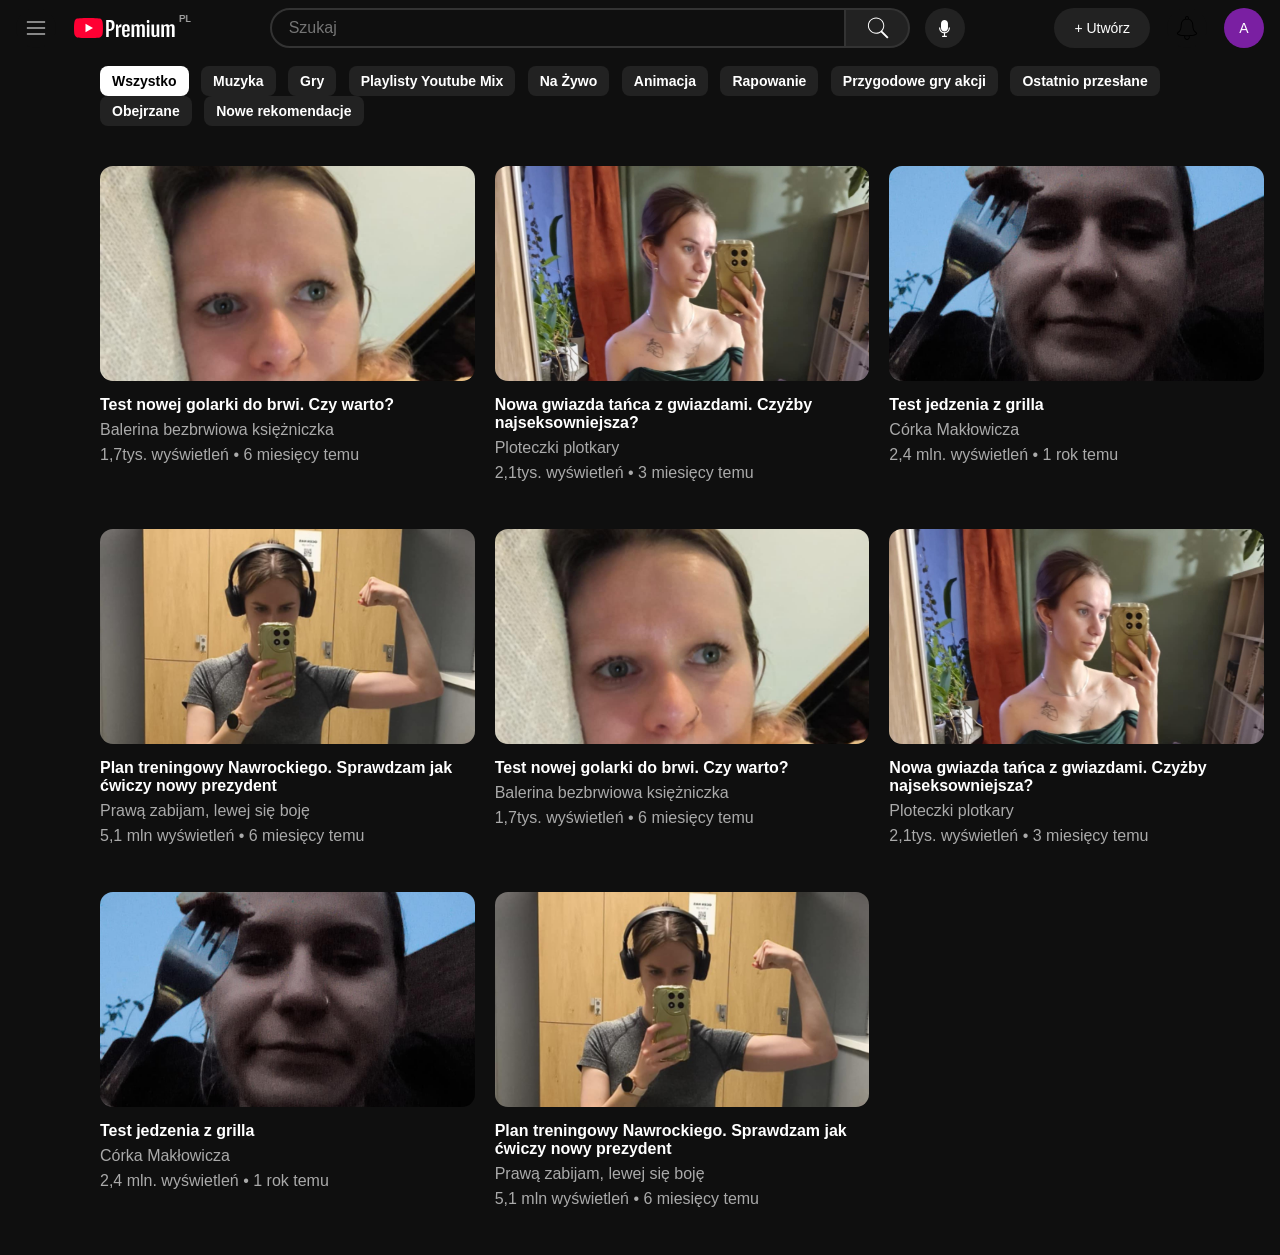
==== index.html @ 631242b2 "no message" ====
<!DOCTYPE html>
<html lang="en">
  <head>
    <meta charset="UTF-8" />
    <meta
      name="viewport"
      content="width=device-width, initial-scale=1.0"
    />
    <link rel="stylesheet" href="css/main.css" />
    <title>Document</title>
  </head>
  <body>
    <nav class="nav">
      <div class="left-container">
        <button class="left-container__hamburger-button">
          <img
            class="left-container__hamburger-icon"
            src="scss/assets/icons/menu.svg"
            alt=""
          />
        </button>
        <img
          src="scss/assets/icons/icon.png"
          alt=""
          class="left-container__icon"
        />
      </div>
      <div class="searcher">
        <div class="searcher-form">
          <input
            type="text"
            class="searcher-form__input"
            placeholder="Szukaj"
          />
          <button class="searcher-form__search-button">
            <img src="scss/assets/icons/search.svg" alt="" />
          </button>
        </div>

        <button class="searcher__voice-button">
          <img src="scss/assets/icons/microphone.svg" alt="" />
        </button>
      </div>
      <div class="end-buttons">
        <button class="end-buttons__create end-buttons__button">
          + Utwórz
        </button>
        <button class="end-buttons__notification end-buttons__button">
          <img src="scss/assets/icons/notification.svg" alt="" />
        </button>
        <button class="end-buttons__user end-buttons__button">
          A
        </button>
      </div>
    </nav>
    <main class="main-content">
      <div class="category-container">
        <button
          class="category-container__button category-container__button--active"
        >
          Wszystko
        </button>
        <button class="category-container__button">Muzyka</button>
        <button class="category-container__button">Gry</button>
        <button class="category-container__button">
          Playlisty Youtube Mix
        </button>
        <button class="category-container__button">Na Żywo</button>
        <button class="category-container__button">Animacja</button>
        <button class="category-container__button">Rapowanie</button>
        <button class="category-container__button">
          Przygodowe gry akcji
        </button>
        <button class="category-container__button">
          Ostatnio przesłane
        </button>
        <button class="category-container__button">Obejrzane</button>
        <button class="category-container__button">
          Nowe rekomendacje
        </button>
      </div>
      <div class="container">
        <div class="video">
          <img
            src="scss/assets/images/brwi.jpg"
            alt=""
            class="video__image"
          />

          <p class="video__name">
            Test nowej golarki do brwi. Czy warto?
          </p>
          <p class="video__author">Balerina bezbrwiowa księżniczka</p>
          <p class="video__information">
            1,7tys. wyświetleń • 6 miesięcy temu
          </p>
        </div>
        <div class="video">
          <img
            src="scss/assets/images/sexi.jpg"
            alt=""
            class="video__image video__image--top"
          />

          <p class="video__name">
            Nowa gwiazda tańca z gwiazdami. Czyżby najseksowniejsza?
          </p>
          <p class="video__author">Ploteczki plotkary</p>
          <p class="video__information">
            2,1tys. wyświetleń • 3 miesięcy temu
          </p>
        </div>
        <div class="video">
          <img
            src="scss/assets/images/jedzenie.jpg"
            alt=""
            class="video__image"
          />

          <p class="video__name">Test jedzenia z grilla</p>
          <p class="video__author">Córka Makłowicza</p>
          <p class="video__information">
            2,4 mln. wyświetleń • 1 rok temu
          </p>
        </div>
        <div class="video">
          <img
            src="scss/assets/images/gym.jpg"
            alt=""
            class="video__image video__image--top"
          />

          <p class="video__name">
            Plan treningowy Nawrockiego. Sprawdzam jak ćwiczy nowy
            prezydent
          </p>
          <p class="video__author">Prawą zabijam, lewej się boję</p>
          <p class="video__information">
            5,1 mln wyświetleń • 6 miesięcy temu
          </p>
        </div>
        <div class="video">
          <img
            src="scss/assets/images/brwi.jpg"
            alt=""
            class="video__image"
          />

          <p class="video__name">
            Test nowej golarki do brwi. Czy warto?
          </p>
          <p class="video__author">Balerina bezbrwiowa księżniczka</p>
          <p class="video__information">
            1,7tys. wyświetleń • 6 miesięcy temu
          </p>
        </div>
        <div class="video">
          <img
            src="scss/assets/images/sexi.jpg"
            alt=""
            class="video__image video__image--top"
          />

          <p class="video__name">
            Nowa gwiazda tańca z gwiazdami. Czyżby najseksowniejsza?
          </p>
          <p class="video__author">Ploteczki plotkary</p>
          <p class="video__information">
            2,1tys. wyświetleń • 3 miesięcy temu
          </p>
        </div>
        <div class="video">
          <img
            src="scss/assets/images/jedzenie.jpg"
            alt=""
            class="video__image"
          />

          <p class="video__name">Test jedzenia z grilla</p>
          <p class="video__author">Córka Makłowicza</p>
          <p class="video__information">
            2,4 mln. wyświetleń • 1 rok temu
          </p>
        </div>
        <div class="video">
          <img
            src="scss/assets/images/gym.jpg"
            alt=""
            class="video__image video__image--top"
          />

          <p class="video__name">
            Plan treningowy Nawrockiego. Sprawdzam jak ćwiczy nowy
            prezydent
          </p>
          <p class="video__author">Prawą zabijam, lewej się boję</p>
          <p class="video__information">
            5,1 mln wyświetleń • 6 miesięcy temu
          </p>
        </div>
      </div>
    </main>
  </body>
</html>
---- css/main.css ----
* {
  margin: 0;
  padding: 0;
  box-sizing: border-box;
}

body {
  font-family: "Roboto", sans-serif;
  color: white;
}

ul,
ol {
  list-style: none;
}

a {
  text-decoration: none;
  color: inherit;
}

button {
  border: none;
  font-family: inherit;
  cursor: pointer;
}

.nav {
  display: flex;
  padding: 0 16px;
  height: 56px;
  justify-content: space-between;
  align-items: center;
}

img {
  height: 24px;
  width: auto;
  display: block;
}

.left-container {
  display: flex;
  align-items: center;
}
.left-container__hamburger-button {
  background-color: #0f0f0f;
  align-items: center;
  justify-content: center;
  display: flex;
  height: 40px;
  width: 40px;
  border-radius: 20px;
  margin-right: 13px;
}
.left-container__hamburger-button:hover {
  background-color: #222222;
}
.left-container__hamburger-icon {
  width: 20px;
  height: 20px;
}
.left-container__icon {
  height: 40px;
}

.searcher {
  height: 40px;
  display: flex;
  align-items: center;
}

.searcher-form {
  display: flex;
  min-width: 640px;
  margin-right: 15px;
  overflow: hidden;
}
.searcher-form__input {
  outline: none;
  color: white;
  background-color: #0f0f0f;
  padding-left: 17px;
  font-size: 16px;
  line-height: 36px;
  width: 90%;
  border: 2px solid #333333;
  border-radius: 20px 0 0 20px;
}
.searcher-form__input:focus {
  border-color: rgb(67, 67, 255);
}
.searcher-form__search-button {
  border: #333333 2px solid;
  border-left: none;
  border-radius: 0 20px 20px 0;
  padding-left: 20px;
  background-color: #222222;
  width: 10%;
}

.searcher__voice-button {
  display: flex;
  align-items: center;
  justify-content: center;
  height: 40px;
  width: 40px;
  background-color: #222222;
  border-radius: 20px;
}
.searcher__voice-button img {
  height: 17px;
}

.end-buttons {
  display: flex;
  align-items: center;
}
.end-buttons__button {
  color: white;
  font-size: 14px;
  border-radius: 20px;
  margin-left: 17px;
  height: 40px;
}
.end-buttons__create {
  padding: 0 20px;
  background-color: #222222;
}
.end-buttons__user {
  width: 40px;
  background-color: #7a1fa2;
}
.end-buttons__notification {
  display: flex;
  align-items: center;
  justify-content: center;
  width: 40px;
  background-color: #0f0f0f;
}

.main-content {
  margin: 10px 16px 0px 100px;
}

.category-container__button {
  margin-right: 8px;
  background-color: #222222;
  color: white;
  font-size: 14px;
  padding: 0 12px;
  line-height: 30px;
  border-radius: 8px;
  font-weight: bold;
}
.category-container__button--active {
  background-color: white;
  color: black;
}

.container {
  margin: 40px 0;
  display: grid;
  -moz-column-gap: 20px;
       column-gap: 20px;
  row-gap: 40px;
  grid-template-columns: repeat(auto-fill, minmax(350px, 1fr));
}

.video__image {
  border-radius: 13px;
  width: 100%;
  -o-object-fit: cover;
     object-fit: cover;
  -o-object-position: center;
     object-position: center;
  height: 215px;
  margin-bottom: 15px;
}
.video__image--top {
  -o-object-position: top;
     object-position: top;
}
.video p {
  margin-bottom: 7px;
  width: 95%;
}
.video__name {
  font-weight: bold;
}
.video__author {
  color: #aaaaaa;
}
.video__information {
  color: #aaaaaa;
}

body {
  background-color: #0f0f0f;
}/*# sourceMappingURL=main.css.map */
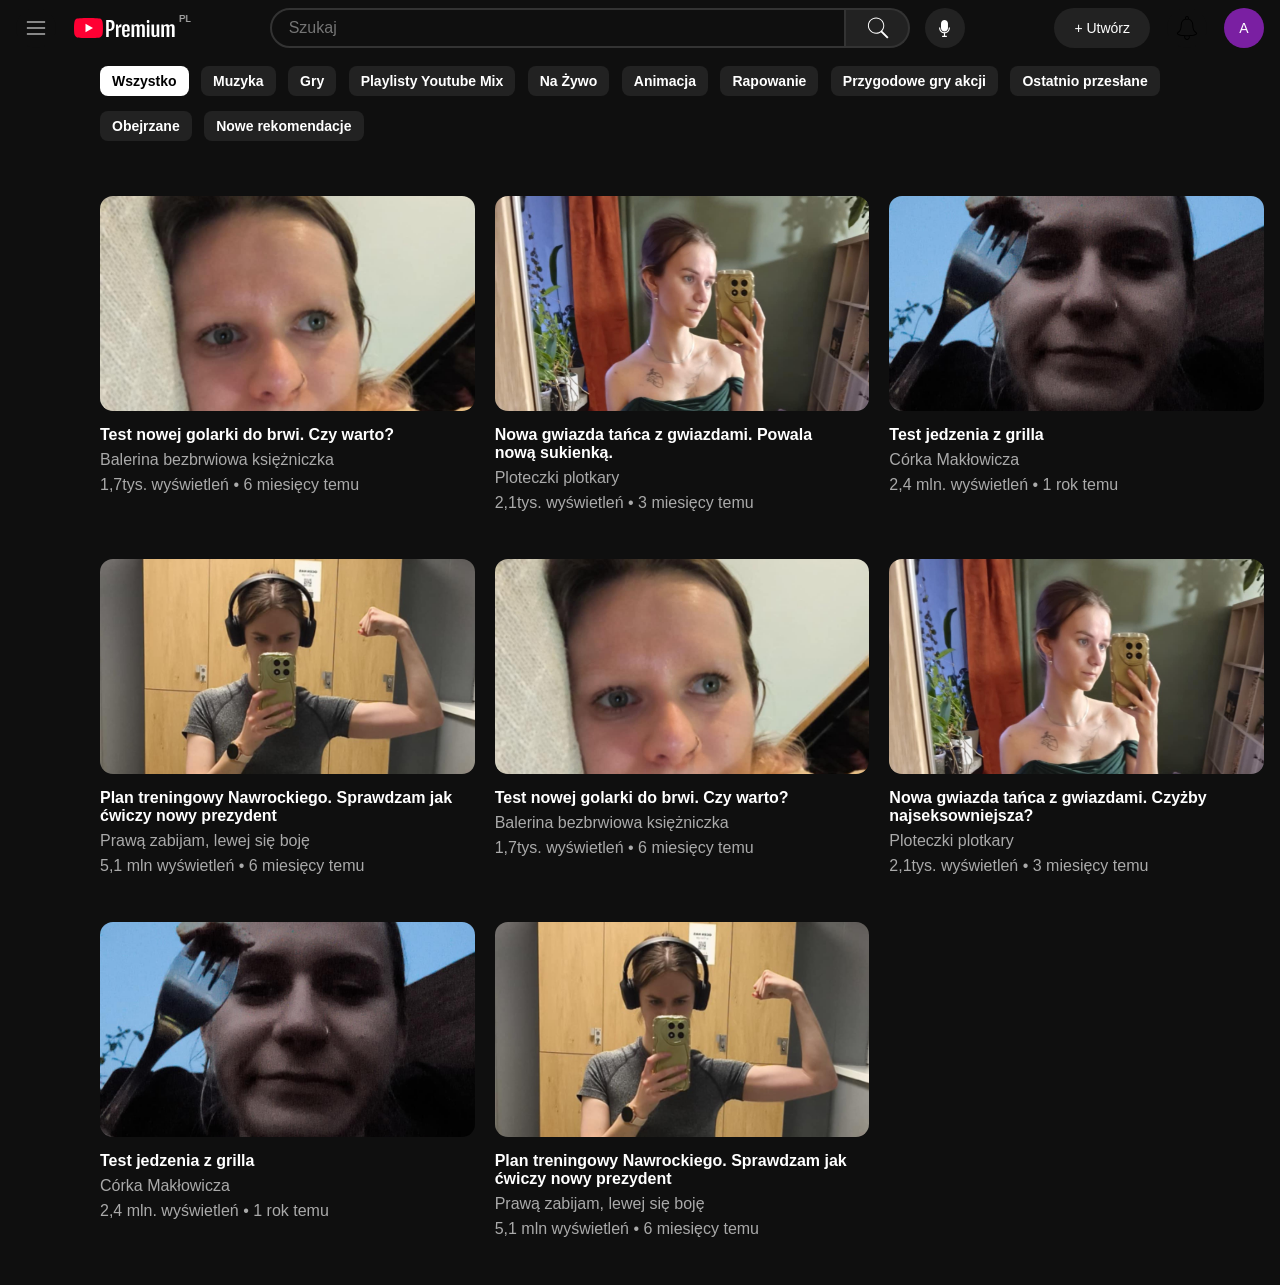
==== commit dafc3d43: "no message" ====
--- a/index.html
+++ b/index.html
@@ -103,7 +103,7 @@
           />
 
           <p class="video__name">
-            Nowa gwiazda tańca z gwiazdami. Czyżby najseksowniejsza?
+            Nowa gwiazda tańca z gwiazdami. Powala nową sukienką.
           </p>
           <p class="video__author">Ploteczki plotkary</p>
           <p class="video__information">
--- a/css/main.css
+++ b/css/main.css
@@ -145,6 +145,7 @@
 
 .category-container__button {
   margin-right: 8px;
+  margin-bottom: 15px;
   background-color: #222222;
   color: white;
   font-size: 14px;
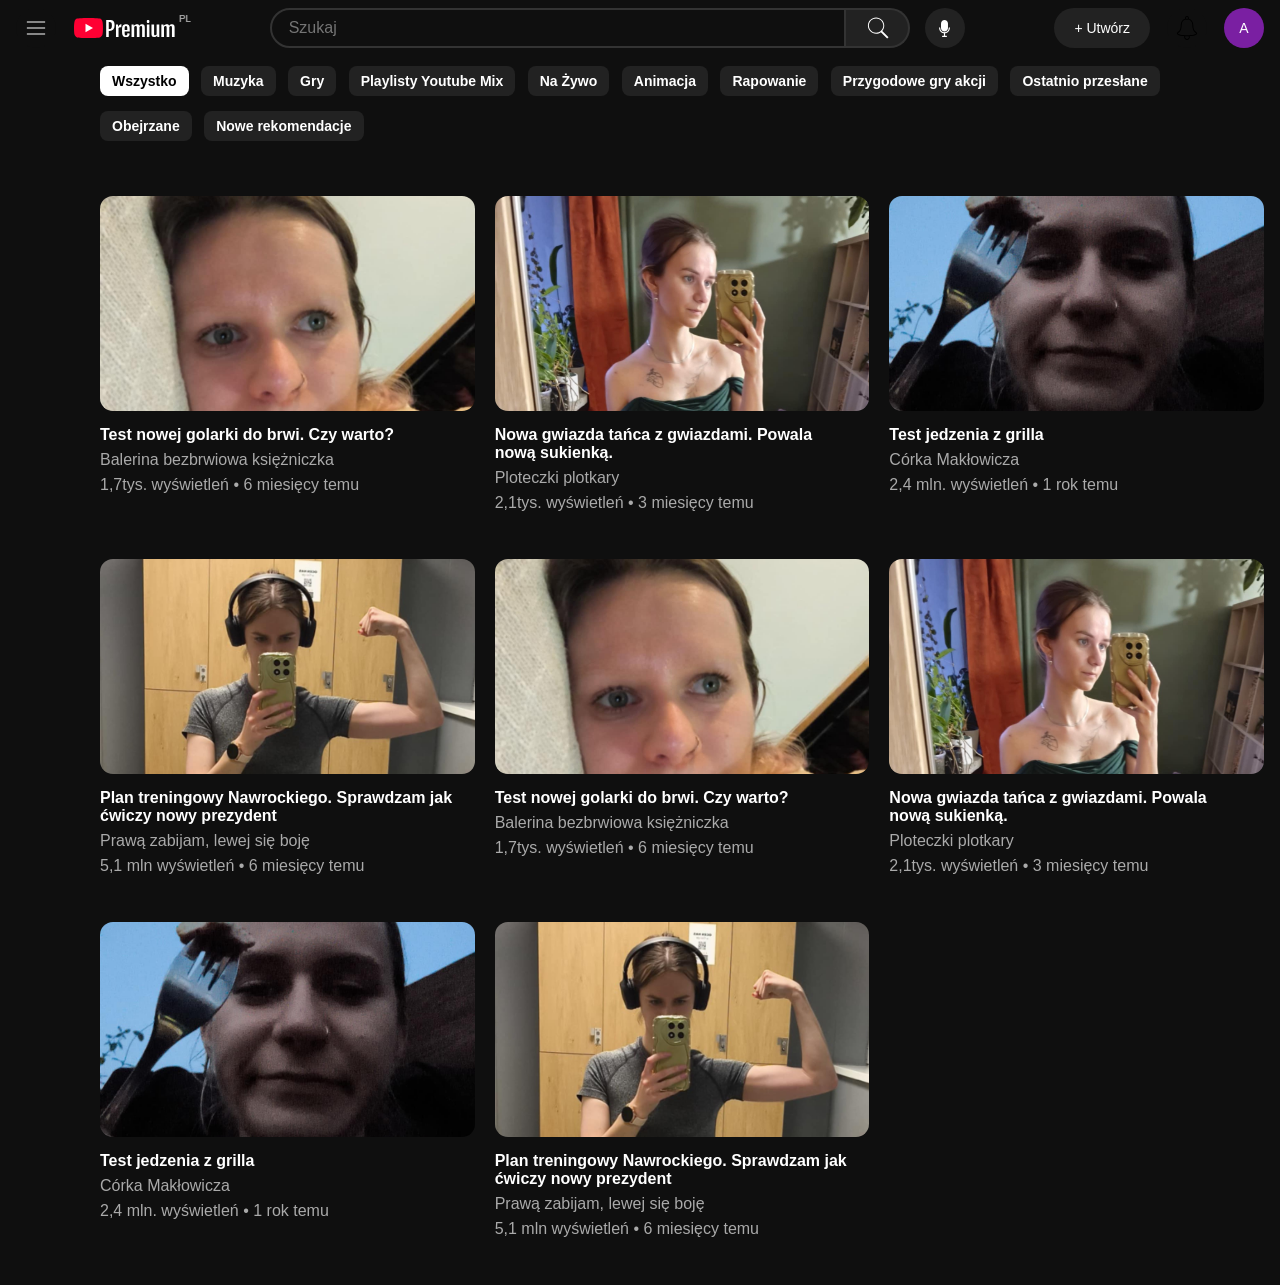
==== commit 1f52bf0d: "no message" ====
--- a/index.html
+++ b/index.html
@@ -162,7 +162,7 @@
           />
 
           <p class="video__name">
-            Nowa gwiazda tańca z gwiazdami. Czyżby najseksowniejsza?
+            Nowa gwiazda tańca z gwiazdami. Powala nową sukienką.
           </p>
           <p class="video__author">Ploteczki plotkary</p>
           <p class="video__information">
